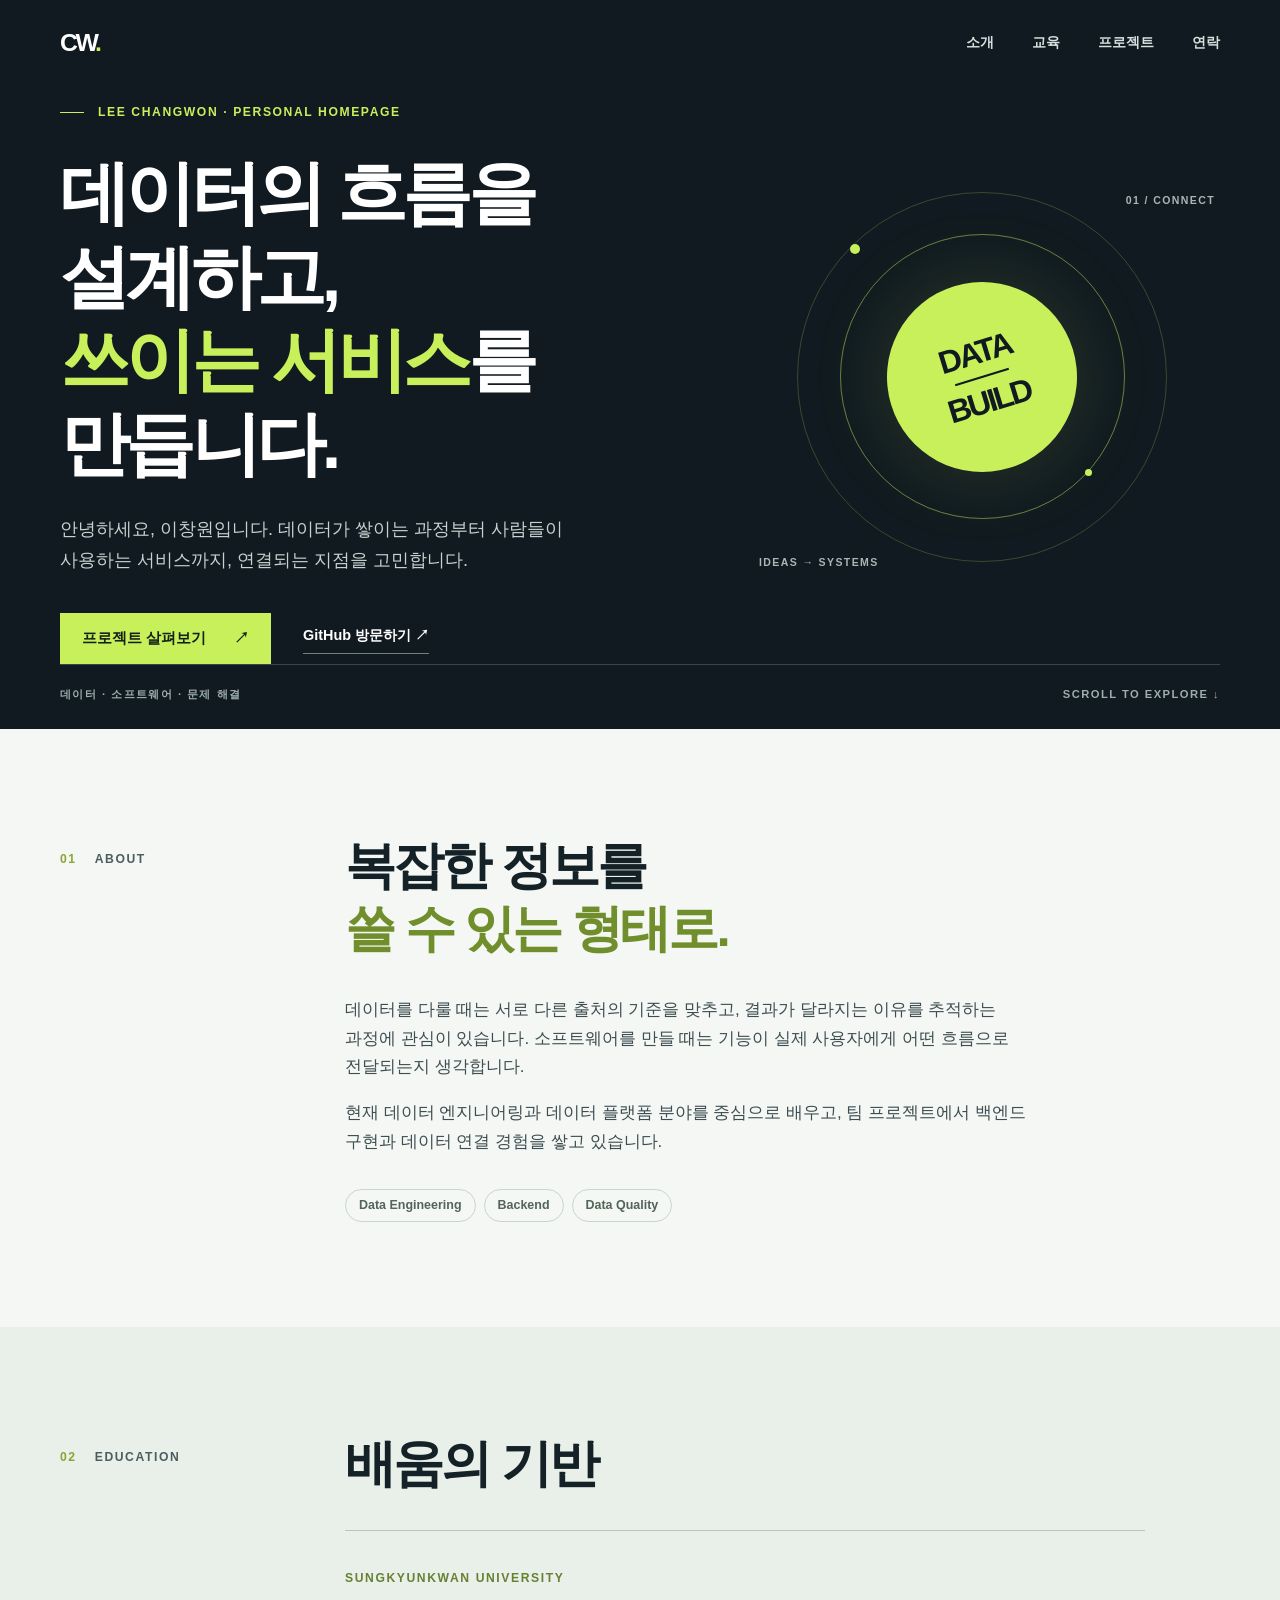
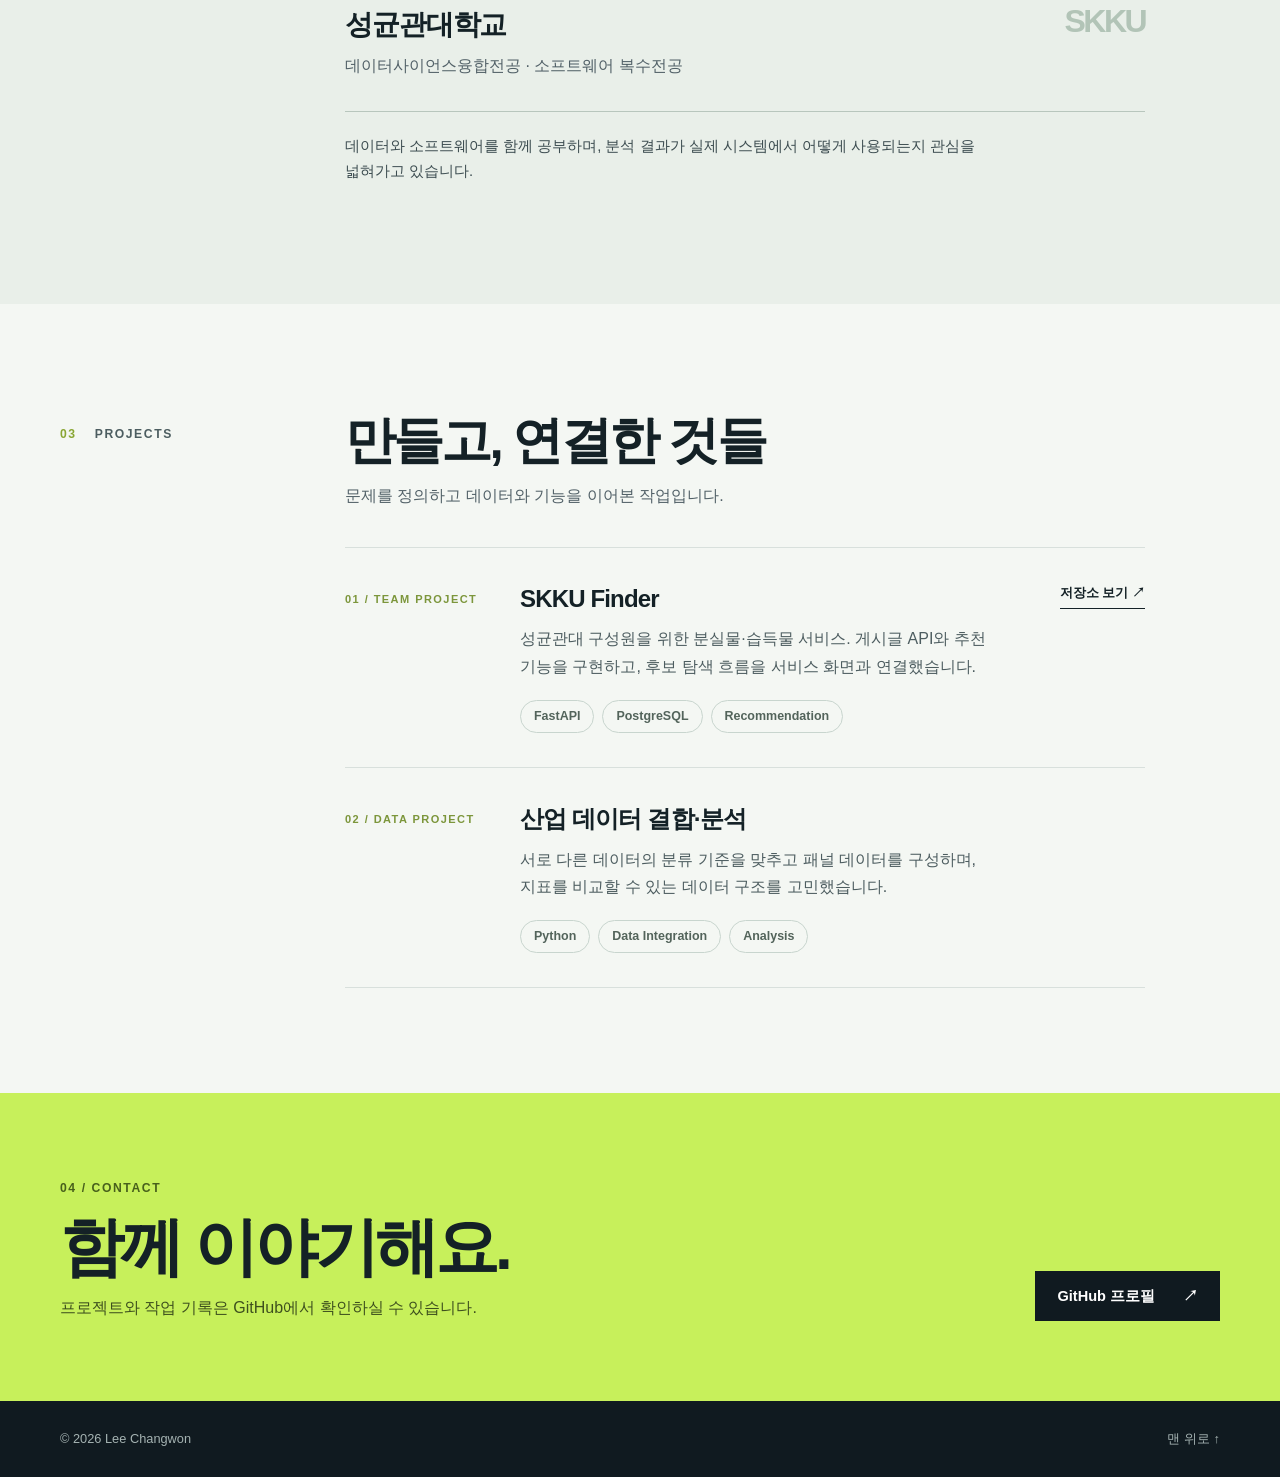
==== index.html @ f26cc930 "Add files via upload" ====
<!doctype html>
<html lang="ko">
  <head>
    <meta charset="utf-8">
    <meta name="viewport" content="width=device-width, initial-scale=1">
    <meta name="description" content="이창원의 개인 홈페이지. 데이터 엔지니어링과 소프트웨어 프로젝트를 소개합니다.">
    <meta property="og:type" content="website">
    <meta property="og:title" content="이창원 | Data & Software">
    <meta property="og:description" content="데이터의 흐름을 설계하고, 쓰이는 서비스를 만듭니다.">
    <meta property="og:url" content="https://ch-wonn.github.io/">
    <meta name="theme-color" content="#101a20">
    <link rel="icon" href="favicon.svg" type="image/svg+xml">
    <link rel="stylesheet" href="styles.css">
    <title>이창원 | Data & Software</title>
  </head>
  <body>
    <a class="skip-link" href="#main">본문으로 건너뛰기</a>
    <header class="site-header">
      <div class="container header-inner">
        <a class="brand" href="#top" aria-label="이창원, 맨 위로">CW<span class="brand-dot">.</span></a>
        <nav aria-label="주 메뉴">
          <a href="#about">소개</a>
          <a href="#education">교육</a>
          <a href="#projects">프로젝트</a>
          <a href="#contact">연락</a>
        </nav>
      </div>
    </header>

    <main id="main">
      <section class="hero" id="top" aria-labelledby="hero-title">
        <div class="container hero-inner">
          <div class="hero-copy">
            <p class="eyebrow"><span class="eyebrow-line"></span> LEE CHANGWON · PERSONAL HOMEPAGE</p>
            <h1 id="hero-title">데이터의 흐름을 설계하고,<br><em>쓰이는 서비스</em>를 만듭니다.</h1>
            <p class="hero-description">안녕하세요, 이창원입니다. 데이터가 쌓이는 과정부터 사람들이 사용하는 서비스까지, 연결되는 지점을 고민합니다.</p>
            <div class="hero-actions">
              <a class="button button-primary" href="#projects">프로젝트 살펴보기 <span aria-hidden="true">↗</span></a>
              <a class="text-link" href="https://github.com/ch-wonn" target="_blank" rel="noopener noreferrer">GitHub 방문하기 <span aria-hidden="true">↗</span></a>
            </div>
          </div>
          <div class="hero-art" aria-hidden="true">
            <div class="art-orbit orbit-one"></div><div class="art-orbit orbit-two"></div>
            <div class="art-core"><span>DATA</span><i></i><span>BUILD</span></div>
            <span class="art-caption caption-top">01 / CONNECT</span>
            <span class="art-caption caption-bottom">IDEAS → SYSTEMS</span>
          </div>
        </div>
        <div class="container hero-foot"><span>데이터 · 소프트웨어 · 문제 해결</span><span>SCROLL TO EXPLORE ↓</span></div>
      </section>

      <section class="section about-section" id="about" aria-labelledby="about-title">
        <div class="container section-grid">
          <div class="section-label"><span class="section-index">01</span><span>ABOUT</span></div>
          <div class="section-content">
            <h2 id="about-title">복잡한 정보를<br><span class="accent">쓸 수 있는 형태로.</span></h2>
            <p>데이터를 다룰 때는 서로 다른 출처의 기준을 맞추고, 결과가 달라지는 이유를 추적하는 과정에 관심이 있습니다. 소프트웨어를 만들 때는 기능이 실제 사용자에게 어떤 흐름으로 전달되는지 생각합니다.</p>
            <p>현재 데이터 엔지니어링과 데이터 플랫폼 분야를 중심으로 배우고, 팀 프로젝트에서 백엔드 구현과 데이터 연결 경험을 쌓고 있습니다.</p>
            <div class="focus-tags" aria-label="관심 분야"><span>Data Engineering</span><span>Backend</span><span>Data Quality</span></div>
          </div>
        </div>
      </section>

      <section class="section education-section" id="education" aria-labelledby="education-title">
        <div class="container section-grid">
          <div class="section-label"><span class="section-index">02</span><span>EDUCATION</span></div>
          <div class="section-content">
            <h2 id="education-title">배움의 기반</h2>
            <div class="education-card">
              <div><span class="card-kicker">SUNGKYUNKWAN UNIVERSITY</span><h3>성균관대학교</h3><p>데이터사이언스융합전공 · 소프트웨어 복수전공</p></div>
              <span class="education-mark" aria-hidden="true">SKKU</span>
            </div>
            <p class="small-note">데이터와 소프트웨어를 함께 공부하며, 분석 결과가 실제 시스템에서 어떻게 사용되는지 관심을 넓혀가고 있습니다.</p>
          </div>
        </div>
      </section>

      <section class="section projects-section" id="projects" aria-labelledby="projects-title">
        <div class="container section-grid">
          <div class="section-label"><span class="section-index">03</span><span>PROJECTS</span></div>
          <div class="section-content">
            <div class="section-heading"><h2 id="projects-title">만들고, 연결한 것들</h2><p>문제를 정의하고 데이터와 기능을 이어본 작업입니다.</p></div>
            <article class="project-card">
              <div class="project-number">01 / TEAM PROJECT</div>
              <div class="project-body"><h3>SKKU Finder</h3><p>성균관대 구성원을 위한 분실물·습득물 서비스. 게시글 API와 추천 기능을 구현하고, 후보 탐색 흐름을 서비스 화면과 연결했습니다.</p><div class="project-tags"><span>FastAPI</span><span>PostgreSQL</span><span>Recommendation</span></div></div>
              <a class="project-link" href="https://github.com/donghk0128/skku-lost-and-found" target="_blank" rel="noopener noreferrer" aria-label="SKKU Finder GitHub 저장소 보기">저장소 보기 <span aria-hidden="true">↗</span></a>
            </article>
            <article class="project-card">
              <div class="project-number">02 / DATA PROJECT</div>
              <div class="project-body"><h3>산업 데이터 결합·분석</h3><p>서로 다른 데이터의 분류 기준을 맞추고 패널 데이터를 구성하며, 지표를 비교할 수 있는 데이터 구조를 고민했습니다.</p><div class="project-tags"><span>Python</span><span>Data Integration</span><span>Analysis</span></div></div>
            </article>
          </div>
        </div>
      </section>

      <section class="contact-section" id="contact" aria-labelledby="contact-title">
        <div class="container contact-inner"><div><span class="contact-kicker">04 / CONTACT</span><h2 id="contact-title">함께 이야기해요.</h2><p>프로젝트와 작업 기록은 GitHub에서 확인하실 수 있습니다.</p></div><a class="button button-light" href="https://github.com/ch-wonn" target="_blank" rel="noopener noreferrer">GitHub 프로필 <span aria-hidden="true">↗</span></a></div>
      </section>
    </main>
    <footer class="site-footer"><div class="container footer-inner"><span>© 2026 Lee Changwon</span><a href="#top">맨 위로 ↑</a></div></footer>
  </body>
</html>
---- styles.css ----
:root{color-scheme:light;--ink:#142126;--muted:#526168;--line:#d8e0dc;--paper:#f4f7f3;--white:#fff;--dark:#101a20;--accent:#c7f05b;font-family:Arial,"Apple SD Gothic Neo","Malgun Gothic",sans-serif;font-size:16px}
*{box-sizing:border-box}html{scroll-behavior:smooth}body{margin:0;background:var(--paper);color:var(--ink);line-height:1.7}a{color:inherit;text-decoration:none}a:focus-visible{outline:3px solid #79a715;outline-offset:4px}button{font:inherit}.container{width:min(1160px,calc(100% - 48px));margin-inline:auto}.skip-link{position:absolute;left:16px;top:-70px;z-index:10;background:var(--accent);padding:8px 16px}.skip-link:focus{top:8px}
.site-header{position:absolute;top:0;left:0;right:0;z-index:2;color:#fff}.header-inner{height:86px;display:flex;justify-content:space-between;align-items:center}.brand{font-size:1.55rem;font-weight:900;letter-spacing:-.1em}.brand-dot{color:var(--accent)}nav{display:flex;gap:clamp(16px,3vw,38px)}nav a{font-size:.875rem;font-weight:700;color:#d6e0df}nav a:hover{color:var(--accent)}
.hero{min-height:720px;background:var(--dark);color:white;overflow:hidden}.hero-inner{min-height:650px;display:grid;grid-template-columns:1.15fr .85fr;align-items:center;gap:40px;padding-top:90px}.eyebrow,.section-label,.card-kicker,.project-number,.contact-kicker,.art-caption,.hero-foot{font-size:.76rem;letter-spacing:.13em;font-weight:800}.eyebrow{color:var(--accent);display:flex;align-items:center;gap:14px}.eyebrow-line{width:24px;height:1px;background:currentColor}.hero h1{font-size:clamp(2.7rem,5.5vw,5rem);line-height:1.19;letter-spacing:-.065em;margin:28px 0;font-weight:800;word-break:keep-all}.hero h1 em{font-style:normal;color:var(--accent)}.hero-description{max-width:560px;font-size:1.13rem;color:#c6d1d1;word-break:keep-all}.hero-actions{display:flex;align-items:center;gap:32px;flex-wrap:wrap;margin-top:38px}.button{display:inline-flex;align-items:center;justify-content:center;gap:28px;padding:15px 22px;font-weight:800;font-size:.91rem;line-height:1.4}.button-primary{background:var(--accent);color:#152016}.button:hover{transform:translateY(-2px)}.text-link{border-bottom:1px solid #72817d;padding-bottom:5px;font-size:.9rem;font-weight:700}.text-link:hover{color:var(--accent);border-color:var(--accent)}.hero-foot{display:flex;justify-content:space-between;padding:20px 0 25px;border-top:1px solid #39464a;color:#9caeae;font-size:.7rem}
.hero-art{height:440px;position:relative;display:grid;place-items:center}.art-orbit{position:absolute;border:1px solid rgba(199,240,91,.22);border-radius:50%;width:370px;height:370px}.orbit-two{width:285px;height:285px;border-color:rgba(199,240,91,.48)}.art-orbit::before{content:"";position:absolute;width:10px;height:10px;background:var(--accent);border-radius:50%;left:14%;top:14%}.orbit-two::before{left:auto;top:auto;right:11%;bottom:15%;width:7px;height:7px}.art-core{height:190px;width:190px;border-radius:50%;background:var(--accent);color:var(--dark);display:flex;flex-direction:column;align-items:center;justify-content:center;transform:rotate(-17deg);font-weight:900;font-size:2rem;line-height:1.25;letter-spacing:-.08em;box-shadow:0 0 80px rgba(199,240,91,.15)}.art-core i{display:block;width:56px;height:2px;background:currentColor;margin:4px}.art-caption{position:absolute;color:#a9b7b6;font-size:.66rem}.caption-top{top:35px;right:5px}.caption-bottom{bottom:25px;left:15px}
.section{padding:105px 0}.section-grid{display:grid;grid-template-columns:240px 1fr;gap:45px}.section-label{display:flex;gap:18px;color:#4c5d60;padding-top:15px}.section-index{color:#89a634}.section-content{max-width:800px}.section h2{font-size:clamp(2.1rem,4vw,3.6rem);line-height:1.24;letter-spacing:-.055em;margin:0 0 35px;word-break:keep-all}.section-content>p{font-size:1.06rem;color:#3d4d51;max-width:690px;word-break:keep-all}.accent{color:#718e2d}.focus-tags,.project-tags{display:flex;gap:8px;flex-wrap:wrap}.focus-tags{margin-top:32px}.focus-tags span,.project-tags span{border:1px solid #c8d5ce;padding:5px 13px;border-radius:100px;font-size:.78rem;font-weight:700;color:#53645b}.education-section{background:#e9efe9}.education-card{border-top:1px solid #b8c6bd;border-bottom:1px solid #b8c6bd;padding:32px 0;display:flex;justify-content:space-between;align-items:center;gap:20px}.card-kicker{color:#658233}.education-card h3{font-size:1.75rem;letter-spacing:-.04em;margin:10px 0 4px}.education-card p{margin:0;color:var(--muted)}.education-mark{font-size:2rem;font-weight:900;color:#b2c4b7;letter-spacing:-.08em}.small-note{font-size:.92rem!important;margin-top:22px}
.section-heading{margin-bottom:38px}.section-heading h2{margin-bottom:9px}.section-heading p{margin:0;color:var(--muted)}.project-card{display:grid;grid-template-columns:155px minmax(0,1fr) 110px;gap:20px;border-top:1px solid var(--line);padding:34px 0}.project-card:last-child{border-bottom:1px solid var(--line)}.project-number{color:#7c963b;padding-top:8px;font-size:.69rem}.project-body h3{font-size:1.5rem;line-height:1.4;letter-spacing:-.035em;margin:0 0 10px}.project-body p{max-width:520px;color:#4d5d60;margin:0 0 20px;word-break:keep-all}.project-link{font-size:.83rem;font-weight:800;justify-self:end;align-self:start;border-bottom:1px solid currentColor;padding-bottom:4px;white-space:nowrap}.project-link:hover{color:#6c8d24}
.contact-section{background:var(--accent);padding:80px 0}.contact-inner{display:flex;justify-content:space-between;align-items:end;gap:30px}.contact-kicker{color:#48601c}.contact-section h2{font-size:clamp(2.4rem,5vw,4.3rem);letter-spacing:-.06em;margin:9px 0 8px;line-height:1.2}.contact-section p{margin:0;color:#3e501e}.button-light{background:var(--dark);color:#fff;white-space:nowrap}.site-footer{background:var(--dark);color:#a5b3b2}.footer-inner{display:flex;justify-content:space-between;padding:27px 0;font-size:.8rem}.site-footer a:hover{color:var(--accent)}
@media(max-width:800px){.hero{min-height:0}.hero-inner{min-height:0;grid-template-columns:1fr;padding-top:150px;padding-bottom:75px}.hero-art{display:none}.section{padding:75px 0}.section-grid{grid-template-columns:1fr;gap:18px}.section-label{padding:0}.project-card{grid-template-columns:1fr;gap:7px}.project-link{justify-self:start;margin-top:12px}.contact-inner{align-items:start;flex-direction:column}.hero-foot span:last-child{display:none}}
@media(max-width:520px){.container{width:min(100% - 36px,1160px)}.header-inner{height:76px;align-items:flex-start;padding-top:16px;gap:14px}.brand{line-height:1}nav{gap:12px;flex-wrap:wrap;justify-content:flex-end;max-width:250px}nav a{font-size:.78rem}.hero-inner{padding-top:148px;padding-bottom:66px}.hero h1{font-size:2.45rem}.hero-description{font-size:1rem}.hero-actions{gap:22px}.hero-foot{font-size:.66rem}.education-mark{display:none}.section h2{font-size:2.15rem}.project-body h3{font-size:1.35rem}}
@media(prefers-reduced-motion:reduce){html{scroll-behavior:auto}.button:hover{transform:none}}
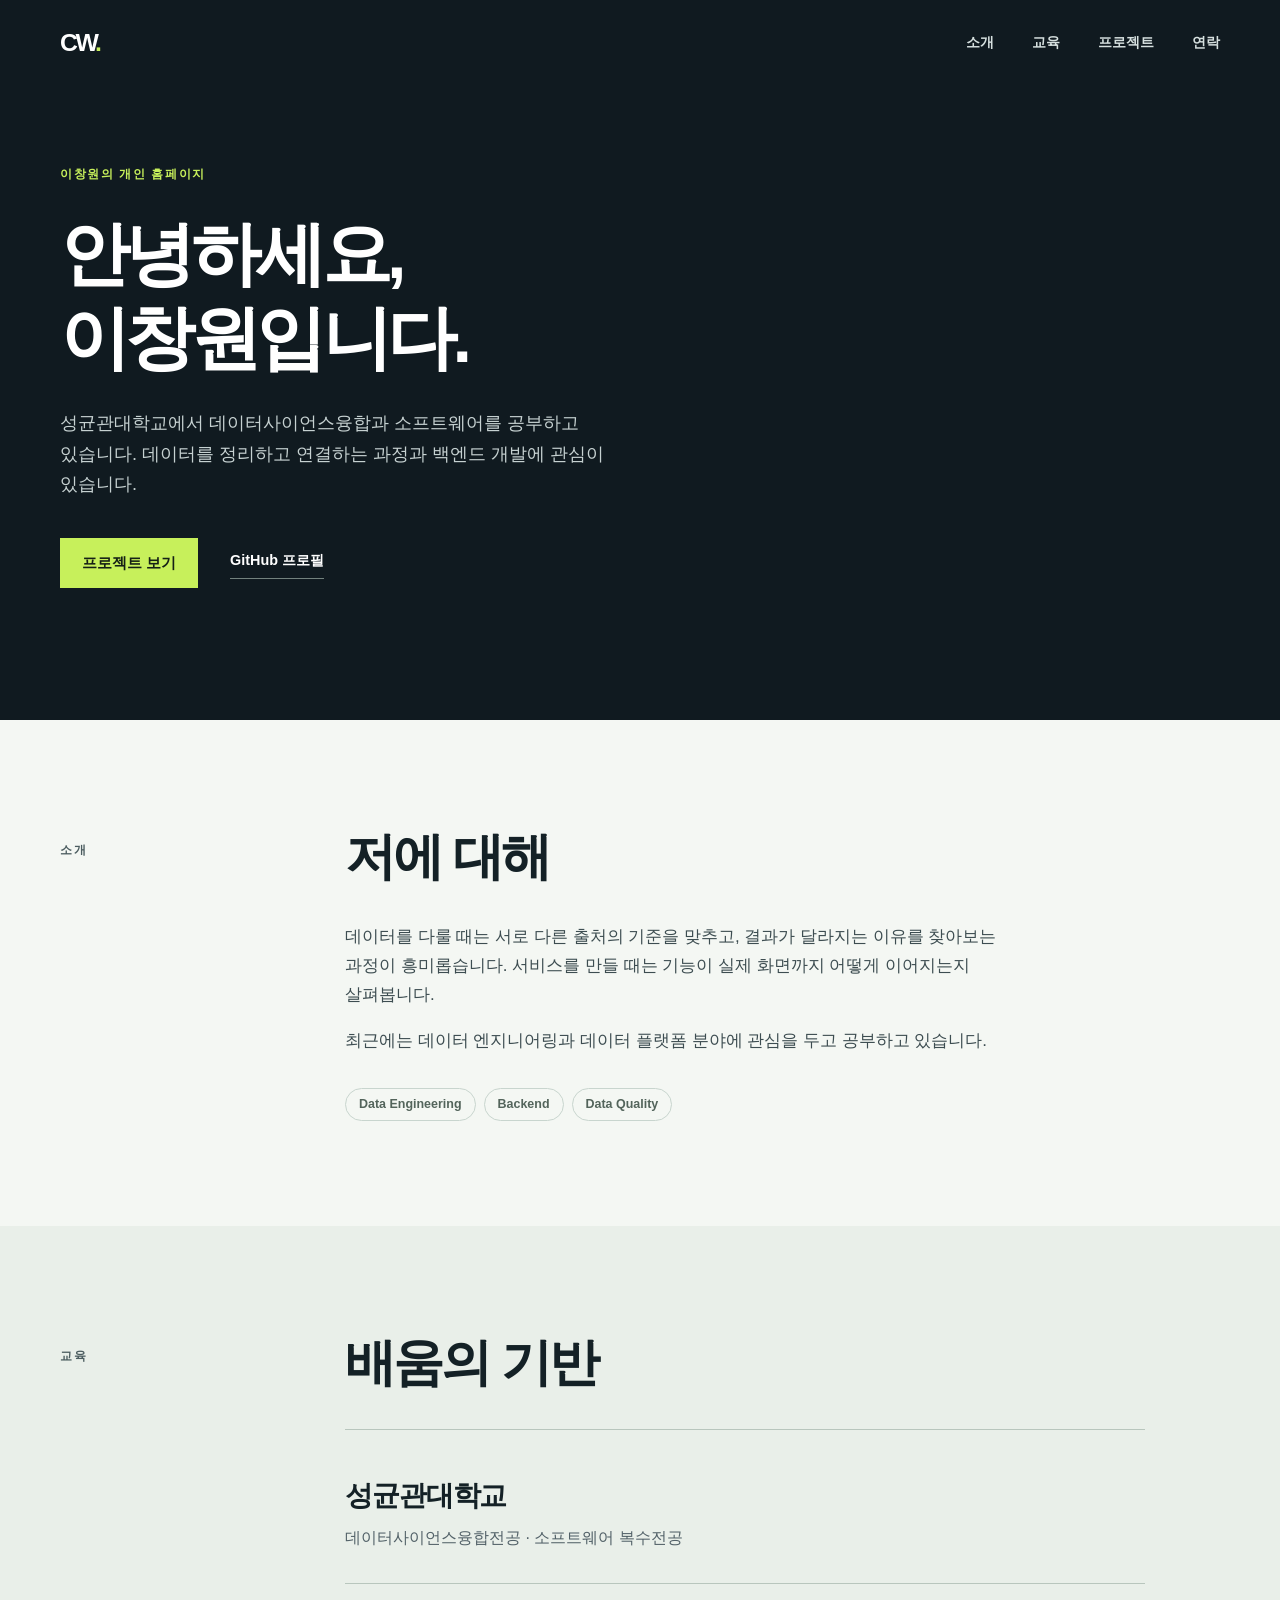
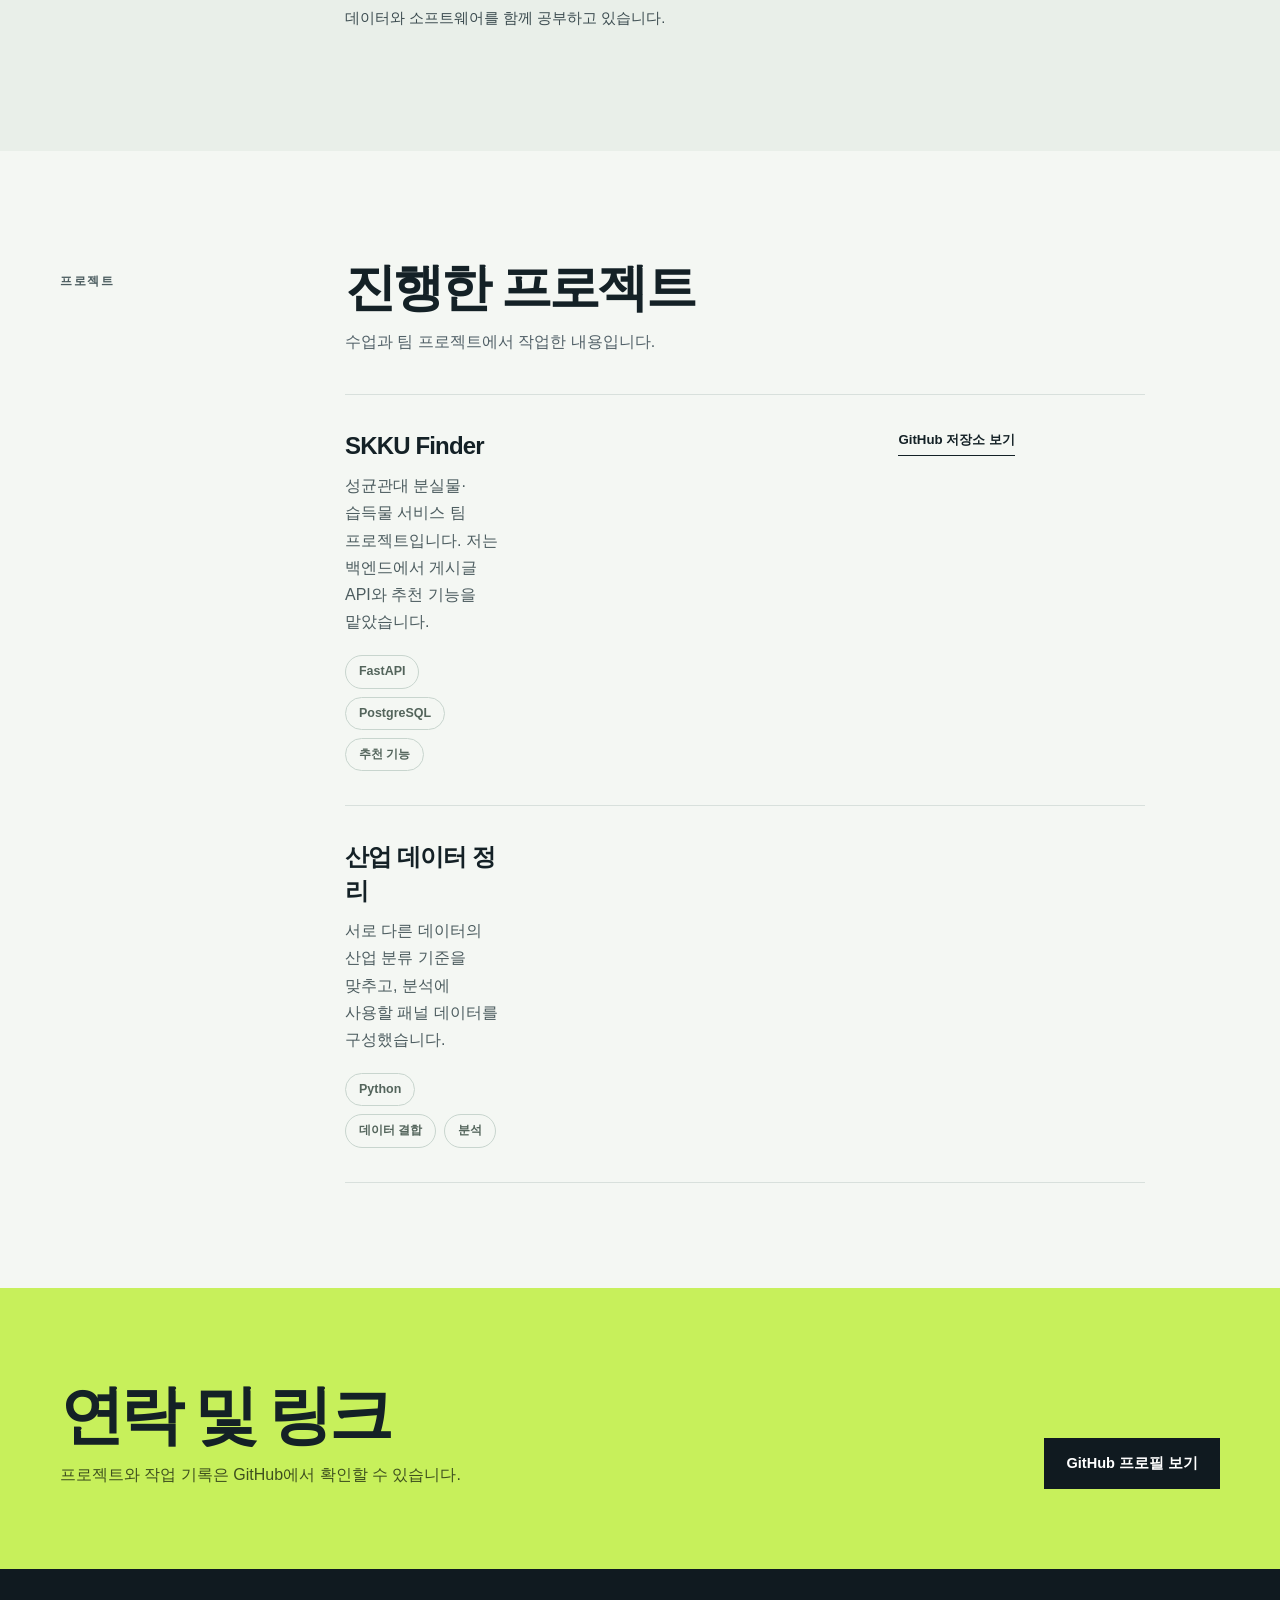
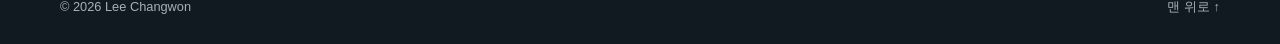
==== commit 6d6f975b: "Simplify homepage text" ====
--- a/index.html
+++ b/index.html
@@ -3,12 +3,12 @@
   <head>
     <meta charset="utf-8">
     <meta name="viewport" content="width=device-width, initial-scale=1">
-    <meta name="description" content="이창원의 개인 홈페이지. 데이터 엔지니어링과 소프트웨어 프로젝트를 소개합니다.">
+    <meta name="description" content="이창원의 개인 홈페이지. 공부하고 있는 분야와 프로젝트를 소개합니다.">
     <meta property="og:type" content="website">
     <meta property="og:title" content="이창원 | Data & Software">
-    <meta property="og:description" content="데이터의 흐름을 설계하고, 쓰이는 서비스를 만듭니다.">
+    <meta property="og:description" content="성균관대학교에서 데이터와 소프트웨어를 공부하고 있습니다.">
     <meta property="og:url" content="https://ch-wonn.github.io/">
-    <meta name="theme-color" content="#101a20">
+    <meta name="theme-color" content="#f8fafc">
     <link rel="icon" href="favicon.svg" type="image/svg+xml">
     <link rel="stylesheet" href="styles.css">
     <title>이창원 | Data & Software</title>
@@ -31,31 +31,24 @@
       <section class="hero" id="top" aria-labelledby="hero-title">
         <div class="container hero-inner">
           <div class="hero-copy">
-            <p class="eyebrow"><span class="eyebrow-line"></span> LEE CHANGWON · PERSONAL HOMEPAGE</p>
-            <h1 id="hero-title">데이터의 흐름을 설계하고,<br><em>쓰이는 서비스</em>를 만듭니다.</h1>
-            <p class="hero-description">안녕하세요, 이창원입니다. 데이터가 쌓이는 과정부터 사람들이 사용하는 서비스까지, 연결되는 지점을 고민합니다.</p>
+            <p class="eyebrow">이창원의 개인 홈페이지</p>
+            <h1 id="hero-title">안녕하세요,<br>이창원입니다.</h1>
+            <p class="hero-description">성균관대학교에서 데이터사이언스융합과 소프트웨어를 공부하고 있습니다. 데이터를 정리하고 연결하는 과정과 백엔드 개발에 관심이 있습니다.</p>
             <div class="hero-actions">
-              <a class="button button-primary" href="#projects">프로젝트 살펴보기 <span aria-hidden="true">↗</span></a>
-              <a class="text-link" href="https://github.com/ch-wonn" target="_blank" rel="noopener noreferrer">GitHub 방문하기 <span aria-hidden="true">↗</span></a>
+              <a class="button button-primary" href="#projects">프로젝트 보기</a>
+              <a class="text-link" href="https://github.com/ch-wonn" target="_blank" rel="noopener noreferrer">GitHub 프로필</a>
             </div>
           </div>
-          <div class="hero-art" aria-hidden="true">
-            <div class="art-orbit orbit-one"></div><div class="art-orbit orbit-two"></div>
-            <div class="art-core"><span>DATA</span><i></i><span>BUILD</span></div>
-            <span class="art-caption caption-top">01 / CONNECT</span>
-            <span class="art-caption caption-bottom">IDEAS → SYSTEMS</span>
-          </div>
         </div>
-        <div class="container hero-foot"><span>데이터 · 소프트웨어 · 문제 해결</span><span>SCROLL TO EXPLORE ↓</span></div>
       </section>
 
       <section class="section about-section" id="about" aria-labelledby="about-title">
         <div class="container section-grid">
-          <div class="section-label"><span class="section-index">01</span><span>ABOUT</span></div>
+          <div class="section-label">소개</div>
           <div class="section-content">
-            <h2 id="about-title">복잡한 정보를<br><span class="accent">쓸 수 있는 형태로.</span></h2>
-            <p>데이터를 다룰 때는 서로 다른 출처의 기준을 맞추고, 결과가 달라지는 이유를 추적하는 과정에 관심이 있습니다. 소프트웨어를 만들 때는 기능이 실제 사용자에게 어떤 흐름으로 전달되는지 생각합니다.</p>
-            <p>현재 데이터 엔지니어링과 데이터 플랫폼 분야를 중심으로 배우고, 팀 프로젝트에서 백엔드 구현과 데이터 연결 경험을 쌓고 있습니다.</p>
+            <h2 id="about-title">저에 대해</h2>
+            <p>데이터를 다룰 때는 서로 다른 출처의 기준을 맞추고, 결과가 달라지는 이유를 찾아보는 과정이 흥미롭습니다. 서비스를 만들 때는 기능이 실제 화면까지 어떻게 이어지는지 살펴봅니다.</p>
+            <p>최근에는 데이터 엔지니어링과 데이터 플랫폼 분야에 관심을 두고 공부하고 있습니다.</p>
             <div class="focus-tags" aria-label="관심 분야"><span>Data Engineering</span><span>Backend</span><span>Data Quality</span></div>
           </div>
         </div>
@@ -63,38 +56,38 @@
 
       <section class="section education-section" id="education" aria-labelledby="education-title">
         <div class="container section-grid">
-          <div class="section-label"><span class="section-index">02</span><span>EDUCATION</span></div>
+          <div class="section-label">교육</div>
           <div class="section-content">
             <h2 id="education-title">배움의 기반</h2>
             <div class="education-card">
-              <div><span class="card-kicker">SUNGKYUNKWAN UNIVERSITY</span><h3>성균관대학교</h3><p>데이터사이언스융합전공 · 소프트웨어 복수전공</p></div>
-              <span class="education-mark" aria-hidden="true">SKKU</span>
+              <div><h3>성균관대학교</h3><p>데이터사이언스융합전공 · 소프트웨어 복수전공</p></div>
+              
             </div>
-            <p class="small-note">데이터와 소프트웨어를 함께 공부하며, 분석 결과가 실제 시스템에서 어떻게 사용되는지 관심을 넓혀가고 있습니다.</p>
+            <p class="small-note">데이터와 소프트웨어를 함께 공부하고 있습니다.</p>
           </div>
         </div>
       </section>
 
       <section class="section projects-section" id="projects" aria-labelledby="projects-title">
         <div class="container section-grid">
-          <div class="section-label"><span class="section-index">03</span><span>PROJECTS</span></div>
+          <div class="section-label">프로젝트</div>
           <div class="section-content">
-            <div class="section-heading"><h2 id="projects-title">만들고, 연결한 것들</h2><p>문제를 정의하고 데이터와 기능을 이어본 작업입니다.</p></div>
+            <div class="section-heading"><h2 id="projects-title">진행한 프로젝트</h2><p>수업과 팀 프로젝트에서 작업한 내용입니다.</p></div>
             <article class="project-card">
-              <div class="project-number">01 / TEAM PROJECT</div>
-              <div class="project-body"><h3>SKKU Finder</h3><p>성균관대 구성원을 위한 분실물·습득물 서비스. 게시글 API와 추천 기능을 구현하고, 후보 탐색 흐름을 서비스 화면과 연결했습니다.</p><div class="project-tags"><span>FastAPI</span><span>PostgreSQL</span><span>Recommendation</span></div></div>
-              <a class="project-link" href="https://github.com/donghk0128/skku-lost-and-found" target="_blank" rel="noopener noreferrer" aria-label="SKKU Finder GitHub 저장소 보기">저장소 보기 <span aria-hidden="true">↗</span></a>
+              
+              <div class="project-body"><h3>SKKU Finder</h3><p>성균관대 분실물·습득물 서비스 팀 프로젝트입니다. 저는 백엔드에서 게시글 API와 추천 기능을 맡았습니다.</p><div class="project-tags"><span>FastAPI</span><span>PostgreSQL</span><span>추천 기능</span></div></div>
+              <a class="project-link" href="https://github.com/donghk0128/skku-lost-and-found" target="_blank" rel="noopener noreferrer" aria-label="SKKU Finder GitHub 저장소 보기">GitHub 저장소 보기</a>
             </article>
             <article class="project-card">
-              <div class="project-number">02 / DATA PROJECT</div>
-              <div class="project-body"><h3>산업 데이터 결합·분석</h3><p>서로 다른 데이터의 분류 기준을 맞추고 패널 데이터를 구성하며, 지표를 비교할 수 있는 데이터 구조를 고민했습니다.</p><div class="project-tags"><span>Python</span><span>Data Integration</span><span>Analysis</span></div></div>
+              
+              <div class="project-body"><h3>산업 데이터 정리</h3><p>서로 다른 데이터의 산업 분류 기준을 맞추고, 분석에 사용할 패널 데이터를 구성했습니다.</p><div class="project-tags"><span>Python</span><span>데이터 결합</span><span>분석</span></div></div>
             </article>
           </div>
         </div>
       </section>
 
       <section class="contact-section" id="contact" aria-labelledby="contact-title">
-        <div class="container contact-inner"><div><span class="contact-kicker">04 / CONTACT</span><h2 id="contact-title">함께 이야기해요.</h2><p>프로젝트와 작업 기록은 GitHub에서 확인하실 수 있습니다.</p></div><a class="button button-light" href="https://github.com/ch-wonn" target="_blank" rel="noopener noreferrer">GitHub 프로필 <span aria-hidden="true">↗</span></a></div>
+        <div class="container contact-inner"><div><h2 id="contact-title">연락 및 링크</h2><p>프로젝트와 작업 기록은 GitHub에서 확인할 수 있습니다.</p></div><a class="button button-light" href="https://github.com/ch-wonn" target="_blank" rel="noopener noreferrer">GitHub 프로필 보기</a></div>
       </section>
     </main>
     <footer class="site-footer"><div class="container footer-inner"><span>© 2026 Lee Changwon</span><a href="#top">맨 위로 ↑</a></div></footer>
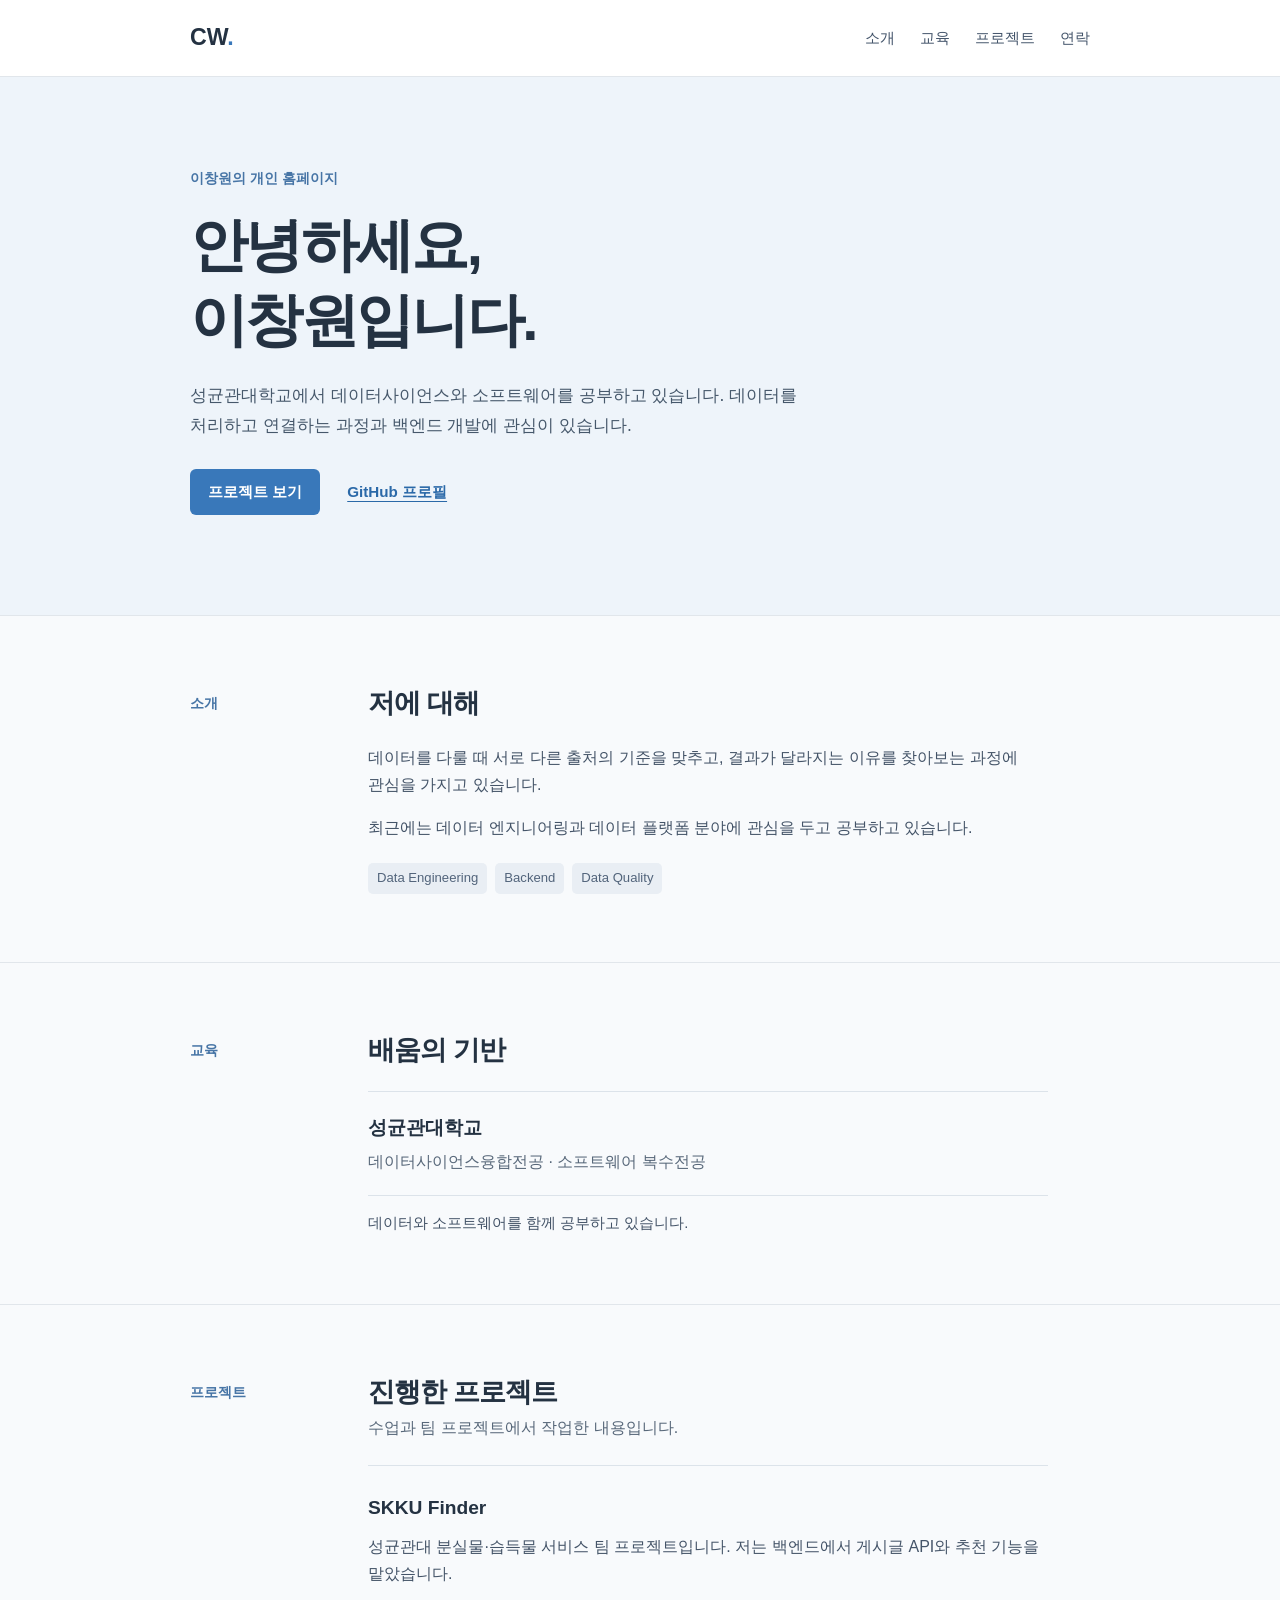
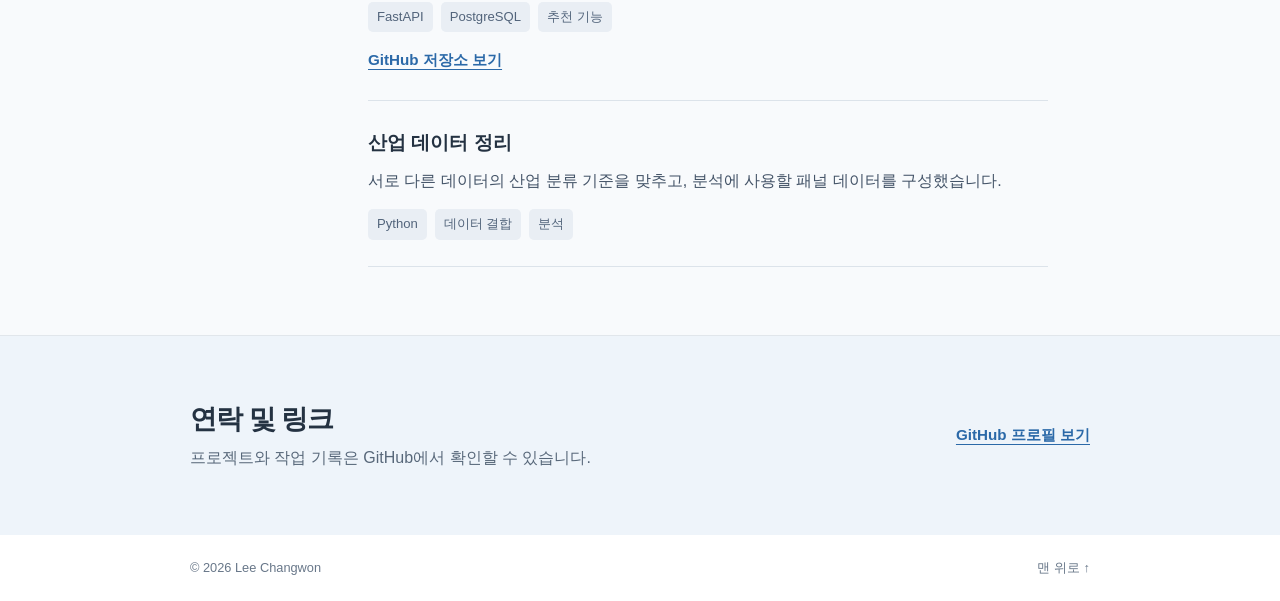
==== commit f5f7cfc5: "Update index.html" ====
--- a/index.html
+++ b/index.html
@@ -33,7 +33,7 @@
           <div class="hero-copy">
             <p class="eyebrow">이창원의 개인 홈페이지</p>
             <h1 id="hero-title">안녕하세요,<br>이창원입니다.</h1>
-            <p class="hero-description">성균관대학교에서 데이터사이언스융합과 소프트웨어를 공부하고 있습니다. 데이터를 정리하고 연결하는 과정과 백엔드 개발에 관심이 있습니다.</p>
+            <p class="hero-description">성균관대학교에서 데이터사이언스와 소프트웨어를 공부하고 있습니다. 데이터를 처리하고 연결하는 과정과 백엔드 개발에 관심이 있습니다.</p>
             <div class="hero-actions">
               <a class="button button-primary" href="#projects">프로젝트 보기</a>
               <a class="text-link" href="https://github.com/ch-wonn" target="_blank" rel="noopener noreferrer">GitHub 프로필</a>
@@ -47,7 +47,7 @@
           <div class="section-label">소개</div>
           <div class="section-content">
             <h2 id="about-title">저에 대해</h2>
-            <p>데이터를 다룰 때는 서로 다른 출처의 기준을 맞추고, 결과가 달라지는 이유를 찾아보는 과정이 흥미롭습니다. 서비스를 만들 때는 기능이 실제 화면까지 어떻게 이어지는지 살펴봅니다.</p>
+            <p>데이터를 다룰 때 서로 다른 출처의 기준을 맞추고, 결과가 달라지는 이유를 찾아보는 과정에 관심을 가지고 있습니다.</p>
             <p>최근에는 데이터 엔지니어링과 데이터 플랫폼 분야에 관심을 두고 공부하고 있습니다.</p>
             <div class="focus-tags" aria-label="관심 분야"><span>Data Engineering</span><span>Backend</span><span>Data Quality</span></div>
           </div>
--- a/styles.css
+++ b/styles.css
@@ -1,11 +1,56 @@
-:root{color-scheme:light;--ink:#142126;--muted:#526168;--line:#d8e0dc;--paper:#f4f7f3;--white:#fff;--dark:#101a20;--accent:#c7f05b;font-family:Arial,"Apple SD Gothic Neo","Malgun Gothic",sans-serif;font-size:16px}
-*{box-sizing:border-box}html{scroll-behavior:smooth}body{margin:0;background:var(--paper);color:var(--ink);line-height:1.7}a{color:inherit;text-decoration:none}a:focus-visible{outline:3px solid #79a715;outline-offset:4px}button{font:inherit}.container{width:min(1160px,calc(100% - 48px));margin-inline:auto}.skip-link{position:absolute;left:16px;top:-70px;z-index:10;background:var(--accent);padding:8px 16px}.skip-link:focus{top:8px}
-.site-header{position:absolute;top:0;left:0;right:0;z-index:2;color:#fff}.header-inner{height:86px;display:flex;justify-content:space-between;align-items:center}.brand{font-size:1.55rem;font-weight:900;letter-spacing:-.1em}.brand-dot{color:var(--accent)}nav{display:flex;gap:clamp(16px,3vw,38px)}nav a{font-size:.875rem;font-weight:700;color:#d6e0df}nav a:hover{color:var(--accent)}
-.hero{min-height:720px;background:var(--dark);color:white;overflow:hidden}.hero-inner{min-height:650px;display:grid;grid-template-columns:1.15fr .85fr;align-items:center;gap:40px;padding-top:90px}.eyebrow,.section-label,.card-kicker,.project-number,.contact-kicker,.art-caption,.hero-foot{font-size:.76rem;letter-spacing:.13em;font-weight:800}.eyebrow{color:var(--accent);display:flex;align-items:center;gap:14px}.eyebrow-line{width:24px;height:1px;background:currentColor}.hero h1{font-size:clamp(2.7rem,5.5vw,5rem);line-height:1.19;letter-spacing:-.065em;margin:28px 0;font-weight:800;word-break:keep-all}.hero h1 em{font-style:normal;color:var(--accent)}.hero-description{max-width:560px;font-size:1.13rem;color:#c6d1d1;word-break:keep-all}.hero-actions{display:flex;align-items:center;gap:32px;flex-wrap:wrap;margin-top:38px}.button{display:inline-flex;align-items:center;justify-content:center;gap:28px;padding:15px 22px;font-weight:800;font-size:.91rem;line-height:1.4}.button-primary{background:var(--accent);color:#152016}.button:hover{transform:translateY(-2px)}.text-link{border-bottom:1px solid #72817d;padding-bottom:5px;font-size:.9rem;font-weight:700}.text-link:hover{color:var(--accent);border-color:var(--accent)}.hero-foot{display:flex;justify-content:space-between;padding:20px 0 25px;border-top:1px solid #39464a;color:#9caeae;font-size:.7rem}
-.hero-art{height:440px;position:relative;display:grid;place-items:center}.art-orbit{position:absolute;border:1px solid rgba(199,240,91,.22);border-radius:50%;width:370px;height:370px}.orbit-two{width:285px;height:285px;border-color:rgba(199,240,91,.48)}.art-orbit::before{content:"";position:absolute;width:10px;height:10px;background:var(--accent);border-radius:50%;left:14%;top:14%}.orbit-two::before{left:auto;top:auto;right:11%;bottom:15%;width:7px;height:7px}.art-core{height:190px;width:190px;border-radius:50%;background:var(--accent);color:var(--dark);display:flex;flex-direction:column;align-items:center;justify-content:center;transform:rotate(-17deg);font-weight:900;font-size:2rem;line-height:1.25;letter-spacing:-.08em;box-shadow:0 0 80px rgba(199,240,91,.15)}.art-core i{display:block;width:56px;height:2px;background:currentColor;margin:4px}.art-caption{position:absolute;color:#a9b7b6;font-size:.66rem}.caption-top{top:35px;right:5px}.caption-bottom{bottom:25px;left:15px}
-.section{padding:105px 0}.section-grid{display:grid;grid-template-columns:240px 1fr;gap:45px}.section-label{display:flex;gap:18px;color:#4c5d60;padding-top:15px}.section-index{color:#89a634}.section-content{max-width:800px}.section h2{font-size:clamp(2.1rem,4vw,3.6rem);line-height:1.24;letter-spacing:-.055em;margin:0 0 35px;word-break:keep-all}.section-content>p{font-size:1.06rem;color:#3d4d51;max-width:690px;word-break:keep-all}.accent{color:#718e2d}.focus-tags,.project-tags{display:flex;gap:8px;flex-wrap:wrap}.focus-tags{margin-top:32px}.focus-tags span,.project-tags span{border:1px solid #c8d5ce;padding:5px 13px;border-radius:100px;font-size:.78rem;font-weight:700;color:#53645b}.education-section{background:#e9efe9}.education-card{border-top:1px solid #b8c6bd;border-bottom:1px solid #b8c6bd;padding:32px 0;display:flex;justify-content:space-between;align-items:center;gap:20px}.card-kicker{color:#658233}.education-card h3{font-size:1.75rem;letter-spacing:-.04em;margin:10px 0 4px}.education-card p{margin:0;color:var(--muted)}.education-mark{font-size:2rem;font-weight:900;color:#b2c4b7;letter-spacing:-.08em}.small-note{font-size:.92rem!important;margin-top:22px}
-.section-heading{margin-bottom:38px}.section-heading h2{margin-bottom:9px}.section-heading p{margin:0;color:var(--muted)}.project-card{display:grid;grid-template-columns:155px minmax(0,1fr) 110px;gap:20px;border-top:1px solid var(--line);padding:34px 0}.project-card:last-child{border-bottom:1px solid var(--line)}.project-number{color:#7c963b;padding-top:8px;font-size:.69rem}.project-body h3{font-size:1.5rem;line-height:1.4;letter-spacing:-.035em;margin:0 0 10px}.project-body p{max-width:520px;color:#4d5d60;margin:0 0 20px;word-break:keep-all}.project-link{font-size:.83rem;font-weight:800;justify-self:end;align-self:start;border-bottom:1px solid currentColor;padding-bottom:4px;white-space:nowrap}.project-link:hover{color:#6c8d24}
-.contact-section{background:var(--accent);padding:80px 0}.contact-inner{display:flex;justify-content:space-between;align-items:end;gap:30px}.contact-kicker{color:#48601c}.contact-section h2{font-size:clamp(2.4rem,5vw,4.3rem);letter-spacing:-.06em;margin:9px 0 8px;line-height:1.2}.contact-section p{margin:0;color:#3e501e}.button-light{background:var(--dark);color:#fff;white-space:nowrap}.site-footer{background:var(--dark);color:#a5b3b2}.footer-inner{display:flex;justify-content:space-between;padding:27px 0;font-size:.8rem}.site-footer a:hover{color:var(--accent)}
-@media(max-width:800px){.hero{min-height:0}.hero-inner{min-height:0;grid-template-columns:1fr;padding-top:150px;padding-bottom:75px}.hero-art{display:none}.section{padding:75px 0}.section-grid{grid-template-columns:1fr;gap:18px}.section-label{padding:0}.project-card{grid-template-columns:1fr;gap:7px}.project-link{justify-self:start;margin-top:12px}.contact-inner{align-items:start;flex-direction:column}.hero-foot span:last-child{display:none}}
-@media(max-width:520px){.container{width:min(100% - 36px,1160px)}.header-inner{height:76px;align-items:flex-start;padding-top:16px;gap:14px}.brand{line-height:1}nav{gap:12px;flex-wrap:wrap;justify-content:flex-end;max-width:250px}nav a{font-size:.78rem}.hero-inner{padding-top:148px;padding-bottom:66px}.hero h1{font-size:2.45rem}.hero-description{font-size:1rem}.hero-actions{gap:22px}.hero-foot{font-size:.66rem}.education-mark{display:none}.section h2{font-size:2.15rem}.project-body h3{font-size:1.35rem}}
-@media(prefers-reduced-motion:reduce){html{scroll-behavior:auto}.button:hover{transform:none}}
+:root{font:16px/1.7 Arial,"Apple SD Gothic Neo","Malgun Gothic",sans-serif;color:#243242;background:#f8fafc}
+*{box-sizing:border-box}
+html{scroll-behavior:smooth}
+body{margin:0}
+a{color:inherit;text-decoration:none}
+a:hover{text-decoration:underline}
+a:focus-visible{outline:3px solid #3572b0;outline-offset:3px}
+.container{width:min(900px,calc(100% - 40px));margin:auto}
+.skip-link{position:absolute;top:-60px;left:15px;padding:8px;background:#fff}
+.skip-link:focus{top:8px}
+.site-header{background:#fff;border-bottom:1px solid #e1e6eb}
+.header-inner{min-height:76px;display:flex;align-items:center;justify-content:space-between;gap:24px}
+.brand{font-weight:800;font-size:1.45rem;color:#243242}
+.brand-dot{color:#3978ba}
+nav{display:flex;gap:25px;flex-wrap:wrap}
+nav a{font-size:.91rem;color:#43546a}
+.hero{background:#eef4fa;border-bottom:1px solid #e1e6eb}
+.hero-inner{padding:90px 0 100px}
+.eyebrow{color:#4775a6;font-weight:700;font-size:.88rem;margin:0 0 17px}
+h1,h2,h3,p{margin-top:0}
+.hero h1{font-size:clamp(2.5rem,5vw,3.65rem);line-height:1.28;letter-spacing:-.045em;margin-bottom:24px}
+.hero-description{max-width:620px;font-size:1.09rem;color:#46586b;word-break:keep-all}
+.hero-actions{display:flex;align-items:center;gap:27px;flex-wrap:wrap;margin-top:28px}
+.button{display:inline-block;padding:10px 18px;border-radius:6px;font-weight:700;font-size:.95rem}
+.button-primary{background:#3978ba;color:#fff}
+.button-primary:hover{background:#29649f;text-decoration:none}
+.text-link,.project-link{font-size:.95rem;color:#2b69a8;text-decoration:underline;text-underline-offset:4px;font-weight:700}
+.section{padding:68px 0;border-bottom:1px solid #e1e6eb}
+.section-grid{display:grid;grid-template-columns:150px 1fr;gap:28px}
+.section-label{font-size:.9rem;font-weight:700;color:#4775a6;padding-top:7px}
+.section-content{max-width:680px}
+.section h2,.contact-section h2{font-size:1.7rem;line-height:1.4;letter-spacing:-.035em;margin-bottom:22px}
+.section-content>p{color:#445468;word-break:keep-all}
+.focus-tags,.project-tags{display:flex;gap:8px;flex-wrap:wrap}
+.focus-tags{margin-top:22px}
+.focus-tags span,.project-tags span{font-size:.82rem;color:#52647b;background:#e9eef4;border-radius:5px;padding:4px 9px}
+.education-card{padding:20px 0;border-top:1px solid #dce3ea;border-bottom:1px solid #dce3ea}
+.education-card h3{font-size:1.18rem;margin-bottom:4px}
+.education-card p,.small-note,.section-heading p{color:#58687a;margin-bottom:0}
+.small-note{margin-top:15px;font-size:.92rem}
+.section-heading{margin-bottom:24px}
+.section-heading h2{margin-bottom:3px}
+.project-card{padding:26px 0;border-top:1px solid #dce3ea}
+.project-card:last-child{border-bottom:1px solid #dce3ea}
+.project-body h3{font-size:1.2rem;margin-bottom:8px}
+.project-body p{color:#445468;margin-bottom:15px;word-break:keep-all}
+.project-link{display:inline-block;margin-top:15px}
+.contact-section{padding:64px 0;background:#eef4fa}
+.contact-inner{display:flex;align-items:center;justify-content:space-between;gap:24px}
+.contact-section h2{margin-bottom:6px}
+.contact-section p{color:#58687a;margin-bottom:0}
+.contact-section .button-light{color:#2b69a8;padding:0;text-decoration:underline;text-underline-offset:4px;white-space:nowrap}
+.site-footer{background:#fff;color:#687789}
+.footer-inner{display:flex;justify-content:space-between;padding:22px 0;font-size:.8rem}
+@media(max-width:640px){.header-inner{padding:15px 0;align-items:flex-start;flex-direction:column;gap:10px}nav{gap:17px}.hero-inner{padding:65px 0 72px}.section{padding:50px 0}.section-grid{display:block}.section-label{margin-bottom:14px}.contact-inner{align-items:flex-start;flex-direction:column}.hero h1{font-size:2.5rem}}
+@media(prefers-reduced-motion:reduce){html{scroll-behavior:auto}}
